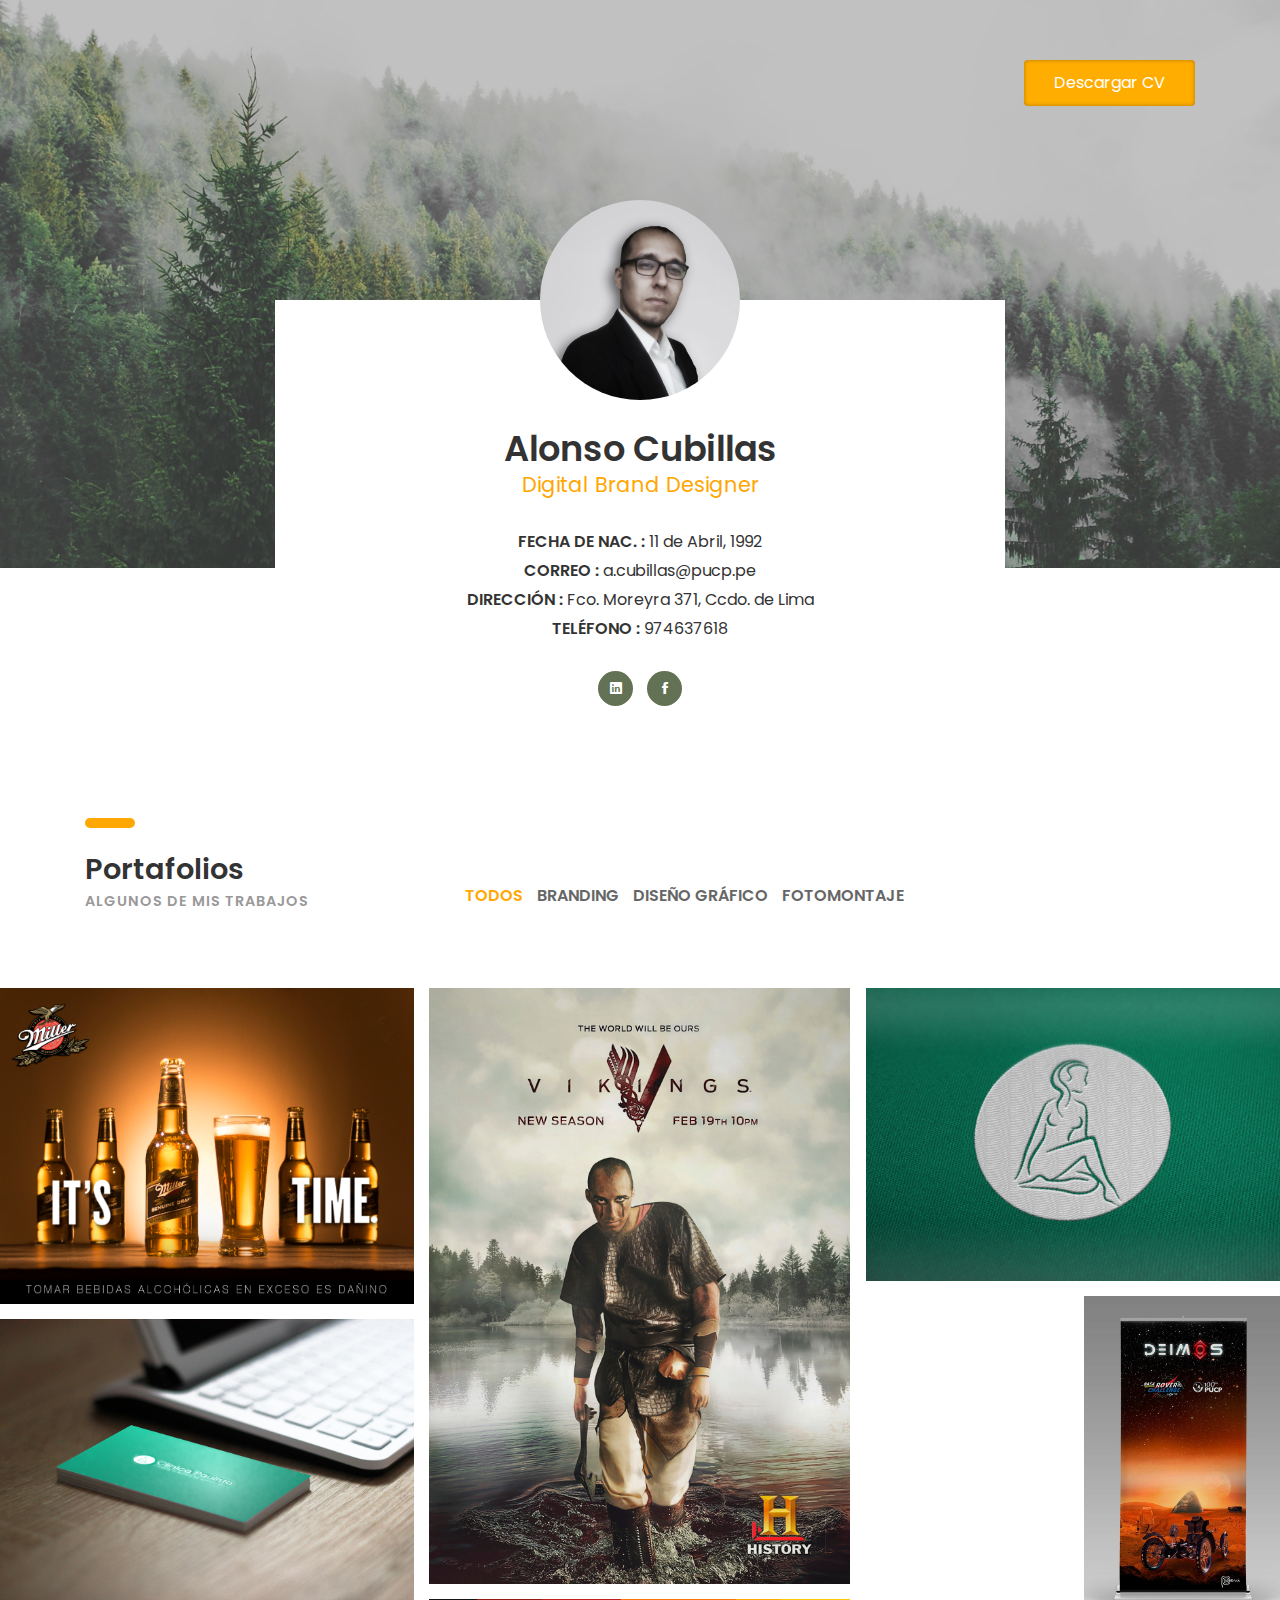
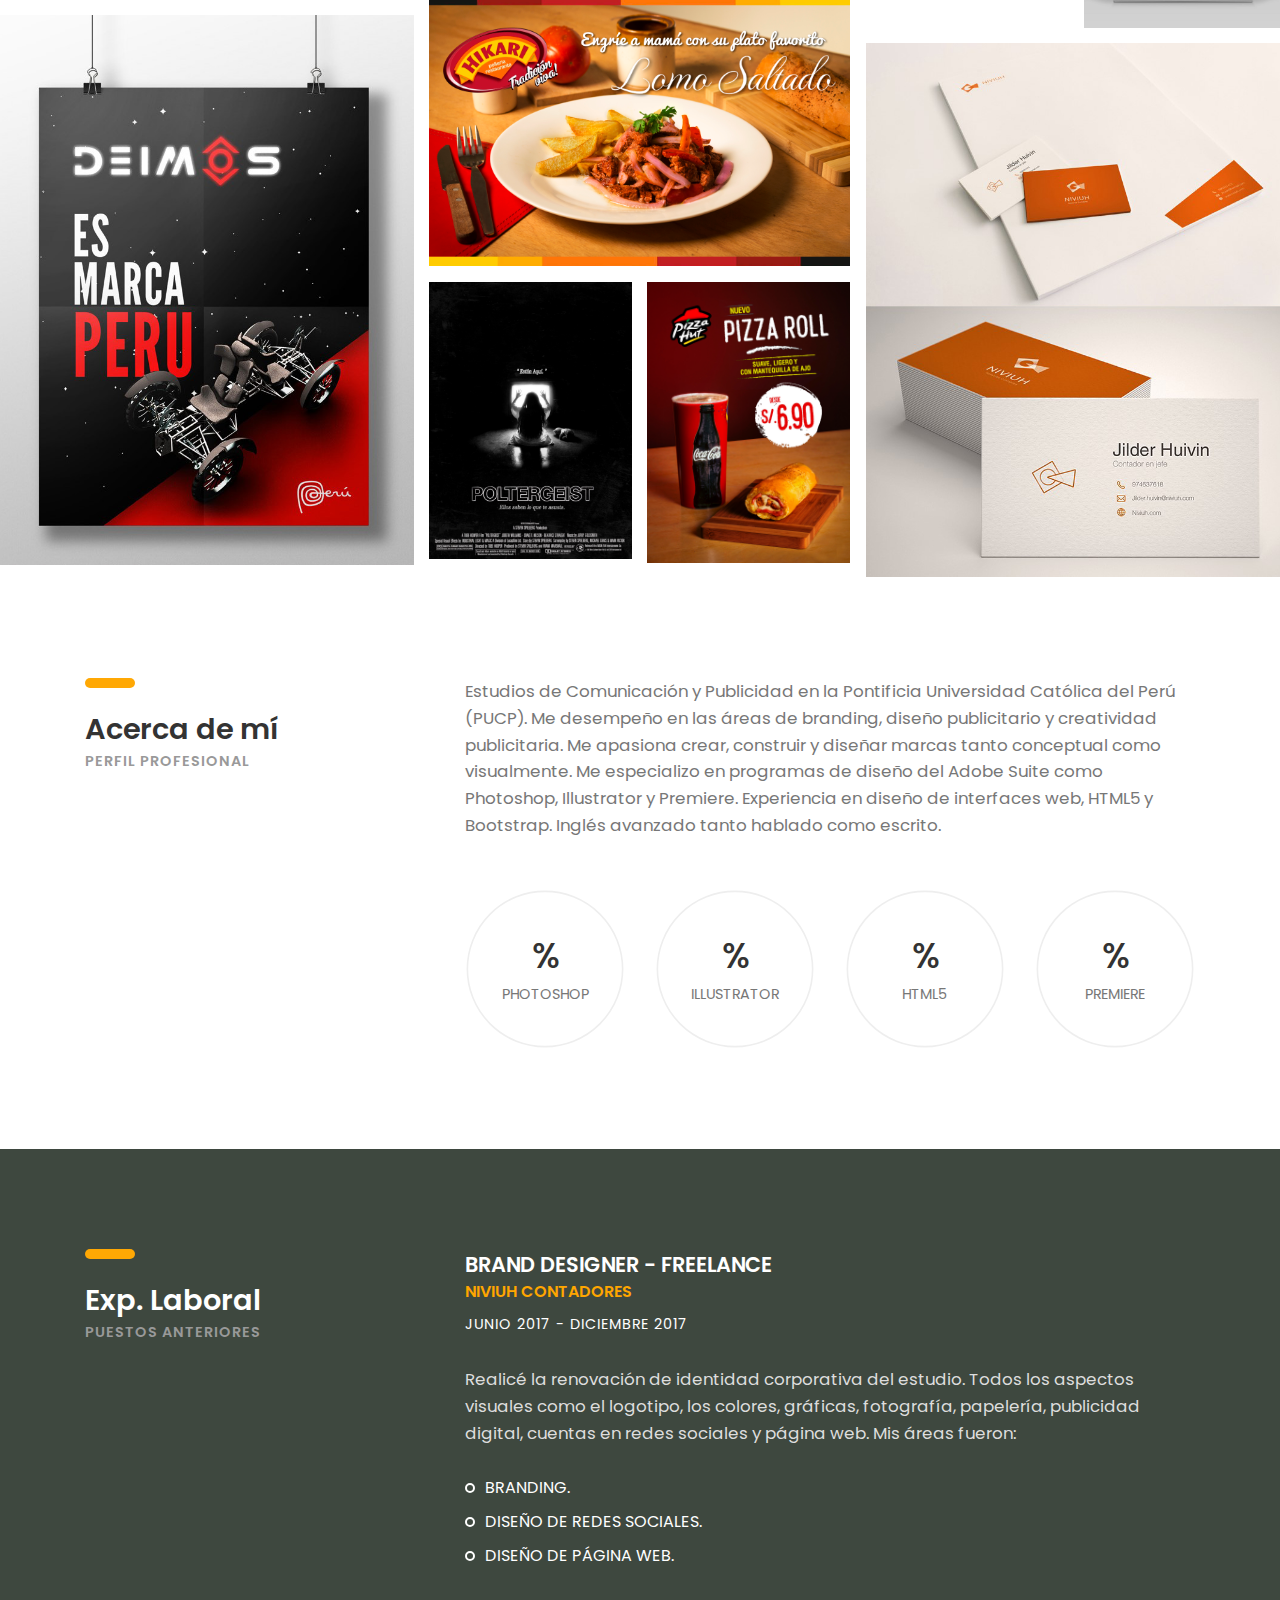
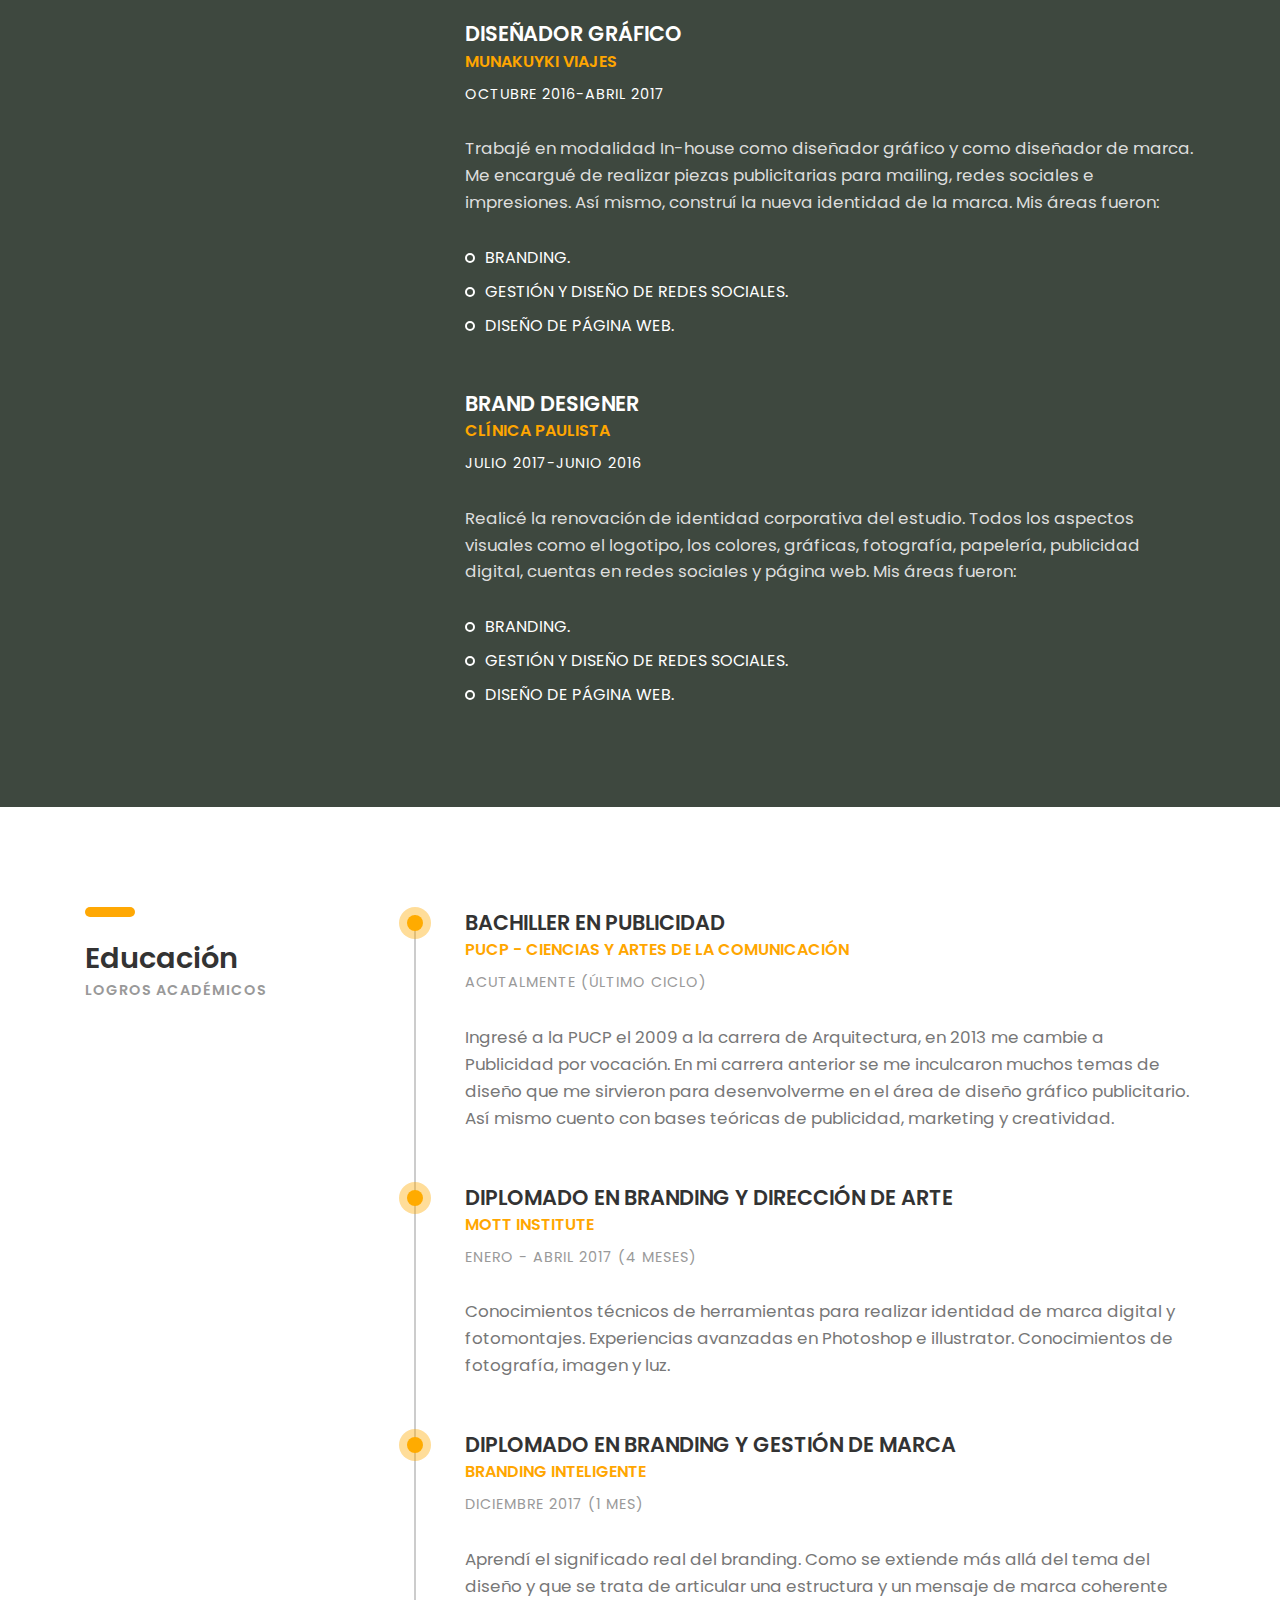
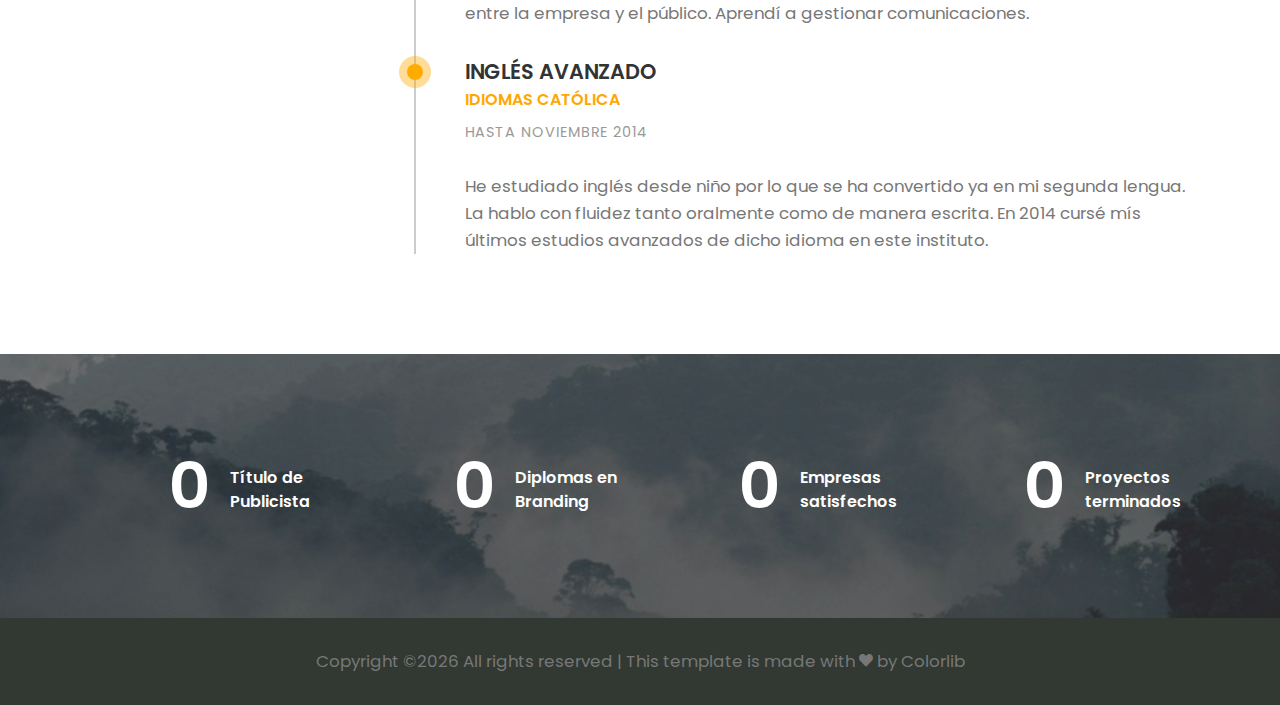
==== index.html @ d3bdc762 "Add files via upload" ====
<!DOCTYPE HTML>
<html lang="en">
<head>
	<title>CV - Alonso Cubillas</title>
	<meta http-equiv="X-UA-Compatible" content="IE=edge">
    <meta name="viewport" content="width=device-width, initial-scale=1">
	<meta charset="UTF-8">
	
	
	<!-- Font -->
	
	<link href="https://fonts.googleapis.com/css?family=Poppins:400,500,600,700%7CAllura" rel="stylesheet">
	
	<!-- Stylesheets -->
	
	<link href="common-css/bootstrap.css" rel="stylesheet">
	
	<link href="common-css/ionicons.css" rel="stylesheet">
	
	<link href="common-css/fluidbox.min.css" rel="stylesheet">
	
	<link href="01-cv-portfolio/css/styles.css" rel="stylesheet">
	
	<link href="01-cv-portfolio/css/responsive.css" rel="stylesheet">
	
</head>
<body>
	
	<header>
		<div class="container">
			
			<a class="downlad-btn" href="#">Descargar CV</a>
		</div><!-- container -->
	</header>
	
	<section class="intro-section">
		<div class="container">
			<div class="row">
				<div class="col-md-1 col-lg-2"></div>
				<div class="col-md-10 col-lg-8">
					<div class="intro">
						<div class="profile-img"><img src="images/profile-1-250x250.jpg" alt=""></div>
						<h2><b>Alonso Cubillas</b></h2>
						<h4 class="font-yellow">Digital Brand Designer</h4>
						<ul class="information margin-tb-30">
							<li><b>FECHA DE NAC. : </b>11 de Abril, 1992</li>
							<li><b>CORREO : </b>a.cubillas@pucp.pe</li>
							<li><b>DIRECCIÓN : </b>Fco. Moreyra 371, Ccdo. de Lima</li>
							<li><b>TELÉFONO : </b>974637618</li>
							
						</ul>
						<ul class="social-icons">
							<li><a href="https://www.linkedin.com/in/alonso-cubillas-6467b7159/"><i class="ion-social-linkedin"></i></a></li>
							<li><a href="https://www.facebook.com/alonso.cubillas"><i class="ion-social-facebook"></i></a></li>
							
						</ul>
					</div><!-- intro -->
				</div><!-- col-sm-8 -->
			</div><!-- row -->
		</div><!-- container -->
	</section><!-- intro-section -->
	
	<section class="portfolio-section section">
		<div class="container">
			<div class="row">
				<div class="col-sm-4">
					<div class="heading">
						<h3><b>Portafolios</b></h3>
						<h6 class="font-lite-black"><b>ALGUNOS DE MIS TRABAJOS</b></h6>
					</div>
				</div><!-- col-sm-4 -->
				<div class="col-sm-8">
					<div class="portfolioFilter clearfix margin-b-80">
						<a href="#" data-filter="*" class="current"><b>TODOS</b></a>
						<a href="#" data-filter=".branding"><b>BRANDING</b></a>
						<a href="#" data-filter=".diseño"><b>DISEÑO GRÁFICO</b></a>
						<a href="#" data-filter=".fotom"><b>FOTOMONTAJE</b></a>
					</div><!-- portfolioFilter -->
				</div><!-- col-sm-8 -->
			</div><!-- row -->
		</div><!-- container -->
		
		<div class="portfolioContainer">
			
			<div class="p-item fotom">
				<a href="images/portfolio-1-600x400.jpg" data-fluidbox>
					<img src="images/portfolio-1-600x400.jpg" alt=""></a>
			</div><!-- p-item -->
			
			<div class="p-item diseño fotom">
				<a href="images/portfolio-7-600x800.jpg" data-fluidbox>
					<img src="images/portfolio-7-600x800.jpg" alt=""></a>
			</div><!-- p-item -->
			
			<div class="p-item branding">
				<a href="images/portfolio-2-600x400.jpg" data-fluidbox>
					<img src="images/portfolio-2-600x400.jpg" alt=""></a>
			</div><!-- p-item -->
			
			<div class="p-item p-item-2 fotom diseño">
				<a class="img" href="images/portfolio-8-300x400.jpg" data-fluidbox>
					<img src="images/portfolio-8-300x400.jpg" alt=""></a>
				<a class="img" href="images/portfolio-9-300x400.jpg" data-fluidbox>
					<img src="images/portfolio-9-300x400.jpg" alt=""></a>
			</div><!-- p-item -->
			
			<div class="p-item branding">
				<a href="images/portfolio-3-600x400.jpg" data-fluidbox>
					<img src="images/portfolio-3-600x400.jpg" alt=""></a>
			</div><!-- p-item -->
			
			<div class="p-item fotom">
				<a href="images/portfolio-4-600x400.jpg" data-fluidbox>
					<img src="images/portfolio-4-600x400.jpg" alt=""></a>
			</div><!-- p-item -->
			
			<div class="p-item  diseño branding">
				<a href="images/portfolio-5-600x800.jpg" data-fluidbox>
					<img src="images/portfolio-5-600x800.jpg" alt=""></a>
			</div><!-- p-item -->
				
			<div class="p-item branding">
				<a href="images/portfolio-6-600x800.jpg" data-fluidbox>
					<img src="images/portfolio-6-600x800.jpg" alt=""></a>
			</div><!-- p-item -->

			<div class="p-item p-item-2 FOTOMONTAJE diseño">
				<a class="img" href="images/portfolio-10-300x400.jpg" data-fluidbox>
					<img src="images/portfolio-10-300x400.jpg" alt=""></a>
				<a class="img" href="images/portfolio-11-300x400.jpg" data-fluidbox>
					<img src="images/portfolio-11-300x400.jpg" alt=""></a>
			</div><!-- p-item -->
		
		</div><!-- portfolioContainer -->
		
	</section><!-- portfolio-section -->
	
	
	<section class="about-section section">
		<div class="container">
			<div class="row">
				<div class="col-sm-4">
					<div class="heading">
						<h3><b>Acerca de mí</b></h3>
						<h6 class="font-lite-black"><b>PERFIL PROFESIONAL</b></h6>
					</div>
				</div><!-- col-sm-4 -->
				<div class="col-sm-8">
					<p class="margin-b-50">Estudios de Comunicación y Publicidad en la Pontificia Universidad Católica del Perú (PUCP). Me desempeño en las áreas de branding, diseño publicitario y creatividad publicitaria. Me apasiona crear, construir y diseñar marcas tanto conceptual como visualmente. Me especializo en programas de diseño del Adobe Suite como Photoshop, Illustrator y Premiere. Experiencia en diseño de interfaces web, HTML5 y Bootstrap. Inglés avanzado tanto hablado como escrito.</p>
					
					<div class="row">
						<div class="col-sm-6 col-md-6 col-lg-3">
							<div class="radial-prog-area margin-b-30">
								<div class="radial-progress" data-prog-percent=".97">
									<div></div>
									<h6 class="progress-title">PHOTOSHOP</h6>
								</div>
							</div><!-- radial-prog-area-->
						</div><!-- col-sm-6-->
					
						<div class="col-sm-6 col-md-6 col-lg-3">
							<div class="radial-prog-area margin-b-30">
								<div class="radial-progress" data-prog-percent=".78">
									<div></div>
									<h6 class="progress-title">ILLUSTRATOR</h6>
								</div>
							</div><!-- radial-prog-area-->
						</div><!-- col-sm-6-->
						
						<div class="col-sm-6 col-md-6 col-lg-3">
							<div class="radial-prog-area margin-b-30">
								<div class="radial-progress" data-prog-percent=".45">
									<div></div>
									<h6 class="progress-title">HTML5</h6>
								</div>
							</div><!-- radial-prog-area-->
						</div><!-- col-sm-6-->
						
						<div class="col-sm-6 col-md-6 col-lg-3">
							<div class="radial-prog-area margin-b-50">
								<div class="radial-progress" data-prog-percent=".75">
									<div></div>
									<h6 class="progress-title">PREMIERE</h6>
								</div>
							</div><!-- radial-prog-area-->
						</div><!-- col-sm-6-->
					
					</div><!-- row -->
				</div><!-- col-sm-8 -->
			</div><!-- row -->
		</div><!-- container -->
	</section><!-- about-section -->
	
	<section class="experience-section section">
		<div class="container">
			<div class="row">
				<div class="col-sm-4">
					<div class="heading">
						<h3><b>Exp. Laboral</b></h3>
						<h6 class="font-lite-black"><b>PUESTOS ANTERIORES</b></h6>
					</div>
				</div><!-- col-sm-4 -->
				<div class="col-sm-8">
				
					<div class="experience margin-b-50">
						<h4><b>BRAND DESIGNER - FREELANCE</b></h4>
						<h5 class="font-yellow"><b>NIVIUH CONTADORES</b></h5>
						<h6 class="margin-t-10">JUNIO 2017 - DICIEMBRE 2017</h6>
						<p class="font-semi-white margin-tb-30">Realicé la renovación de identidad corporativa del estudio. Todos los aspectos visuales como el logotipo, los colores, gráficas, fotografía, papelería, publicidad digital, cuentas en redes sociales y página web. Mis áreas fueron: </p>
						<ul class="list margin-b-30">
							<li>BRANDING.</li>
							<li>DISEÑO DE REDES SOCIALES.</li>
							<li>DISEÑO DE PÁGINA WEB.</li>
						</ul>
					</div><!-- experience -->
					
					<div class="experience margin-b-50">
						<h4><b>DISEÑADOR GRÁFICO</b></h4>
						<h5 class="font-yellow"><b>MUNAKUYKI VIAJES</b></h5>
						<h6 class="margin-t-10">OCTUBRE 2016-ABRIL 2017</h6>
						<p class="font-semi-white margin-tb-30">Trabajé en modalidad In-house como diseñador gráfico y como diseñador de marca. Me encargué de realizar piezas publicitarias para mailing, redes sociales e impresiones. Así mismo, construí la nueva identidad de la marca. Mis áreas fueron:</p>
						<ul class="list margin-b-30">
							<li>BRANDING.</li>
							<li>GESTIÓN Y DISEÑO DE REDES SOCIALES.</li>
							<li>DISEÑO DE PÁGINA WEB.</li>
						</ul>
					</div><!-- experience -->

					<div class="experience margin-b-50">
						<h4><b>BRAND DESIGNER</b></h4>
						<h5 class="font-yellow"><b>CLÍNICA PAULISTA</b></h5>
						<h6 class="margin-t-10">JULIO 2017-JUNIO 2016</h6>
						<p class="font-semi-white margin-tb-30">Realicé la renovación de identidad corporativa del estudio. Todos los aspectos visuales como el logotipo, los colores, gráficas, fotografía, papelería, publicidad digital, cuentas en redes sociales y página web. Mis áreas fueron:</p>
						<ul class="list margin-b-30">
							<li>BRANDING.</li>
							<li>GESTIÓN Y DISEÑO DE REDES SOCIALES.</li>
							<li>DISEÑO DE PÁGINA WEB.</li>
						</ul>
					</div><!-- experience -->
					
				</div><!-- col-sm-8 -->
			</div><!-- row -->
		</div><!-- container -->
		
	</section><!-- experience-section -->
	
	<section class="education-section section">
		<div class="container">
			<div class="row">
				<div class="col-sm-4">
					<div class="heading">
						<h3><b>Educación</b></h3>
						<h6 class="font-lite-black"><b>LOGROS ACADÉMICOS</b></h6>
					</div>
				</div><!-- col-sm-4 -->
				<div class="col-sm-8">
					<div class="education-wrapper">
						<div class="education margin-b-50">
							<h4><b>BACHILLER EN PUBLICIDAD</b></h4>
							<h5 class="font-yellow"><b>PUCP - CIENCIAS Y ARTES DE LA COMUNICACIÓN</b></h5>
							<h6 class="font-lite-black margin-t-10">ACUTALMENTE (ÚLTIMO CICLO)</h6>
							<p class="margin-tb-30">Ingresé a la PUCP el 2009 a la carrera de Arquitectura, en 2013 me cambie a Publicidad por vocación. En mi carrera anterior se me inculcaron muchos temas de diseño que me sirvieron para desenvolverme en el área de diseño gráfico publicitario. Así mismo cuento con bases teóricas de publicidad, marketing y creatividad. </p>
						</div><!-- education -->
						
						<div class="education margin-b-50">
							<h4><b>DIPLOMADO EN BRANDING Y DIRECCIÓN DE ARTE</b></h4>
							<h5 class="font-yellow"><b>MOTT INSTITUTE</b></h5>
							<h6 class="font-lite-black margin-t-10">ENERO - ABRIL 2017 (4 MESES)</h6>
							<p class="margin-tb-30">Conocimientos técnicos de herramientas para realizar identidad de marca digital y fotomontajes. Experiencias avanzadas en Photoshop e illustrator. Conocimientos de fotografía, imagen y luz. </p>
						</div><!-- education -->
						
						<div class="education margin-b-50">
							<h4><b>DIPLOMADO EN BRANDING Y GESTIÓN DE MARCA</b></h4>
							<h5 class="font-yellow"><b>BRANDING INTELIGENTE</b></h5>
							<h6 class="font-lite-black margin-t-10">DICIEMBRE 2017 (1 MES)</h6>
							<p class="margin-tb-30">Aprendí el significado real del branding. Como se extiende más allá del tema del diseño y que se trata de articular una estructura y un mensaje de marca coherente entre la empresa y el público. Aprendí a gestionar comunicaciones. </p>

						<div class="education margin-b-50">
							<h4><b>INGLÉS AVANZADO</b></h4>
							<h5 class="font-yellow"><b>IDIOMAS CATÓLICA</b></h5>
							<h6 class="font-lite-black margin-t-10">HASTA NOVIEMBRE 2014</h6>
							<p class="margin-tb-30">He estudiado inglés desde niño por lo que se ha convertido ya en mi segunda lengua. La hablo con fluidez tanto oralmente como de manera escrita. En 2014 cursé mís últimos estudios avanzados de dicho idioma en este instituto. </p>
						</div><!-- education -->
					</div><!-- education-wrapper -->
				</div><!-- col-sm-8 -->
			</div><!-- row -->
		</div><!-- container -->
		
	</section><!-- about-section -->
	
	<section class="counter-section" id="counter">
		<div class="container">
			<div class="row">
			
				<div class="col-sm-6 col-md-6 col-lg-3">
					<div class="counter margin-b-30">
						<h1 class="title"><b><span class="counter-value" data-duration="400" data-count="1">0</span></b></h1>
						<h5 class="desc"><b>Título de Publicista</b></h5>
					</div><!-- counter -->
				</div><!-- col-md-3-->
				
				<div class="col-sm-6 col-md-6 col-lg-3">
					<div class="counter margin-b-30">
						<h1 class="title"><b><span class="counter-value" data-duration="400" data-count="2">0</span></b></h1>
						<h5 class="desc"><b>Diplomas en Branding</b></h5>
					</div><!-- counter -->
				</div><!-- col-md-3-->
				
				<div class="col-sm-6 col-md-6 col-lg-3">
					<div class="counter margin-b-30">
						<h1 class="title"><b><span class="counter-value" data-duration="700" data-count="10">0</span></b></h1>
						<h5 class="desc"><b>Empresas satisfechos</b></h5>
					</div><!-- counter -->
				</div><!-- col-md-3-->
				
				<div class="col-sm-6 col-md-6 col-lg-3">
					<div class="counter margin-b-30">
						<h1 class="title"><b><span class="counter-value" data-duration="2000" data-count="45">0</span></b></h1>
						<h5 class="desc"><b>Proyectos terminados</b></h5>
					</div><!-- margin-b-30 -->
				</div><!-- col-md-3-->
				
			</div><!-- row-->
		</div><!-- container-->
    </section><!-- counter-section-->
	
	<footer>
		<p class="copyright">
			<!-- Link back to Colorlib can't be removed. Template is licensed under CC BY 3.0. -->
Copyright &copy;<script>document.write(new Date().getFullYear());</script> All rights reserved | This template is made with <i class="ion-heart" aria-hidden="true"></i> by <a href="https://colorlib.com" target="_blank">Colorlib</a>
<!-- Link back to Colorlib can't be removed. Template is licensed under CC BY 3.0. -->
		</p>


	</footer>
	
	
	<!-- SCIPTS -->
	
	<script src="common-js/jquery-3.2.1.min.js"></script>
	
	<script src="common-js/tether.min.js"></script>
	
	<script src="common-js/bootstrap.js"></script>
	
	<script src="common-js/isotope.pkgd.min.js"></script>
	
	<script src="common-js/jquery.waypoints.min.js"></script>
	
	<script src="common-js/progressbar.min.js"></script>
	
	<script src="common-js/jquery.fluidbox.min.js"></script>
	
	<script src="common-js/scripts.js"></script>
	
</body>
</html>
---- common-css/fluidbox.min.css ----
@-webkit-keyframes a{0%{-webkit-transform:translate(-50%,-50%) rotateX(0) rotateY(0);transform:translate(-50%,-50%) rotateX(0) rotateY(0)}50%{-webkit-transform:translate(-50%,-50%) rotateX(-180deg) rotateY(0);transform:translate(-50%,-50%) rotateX(-180deg) rotateY(0)}to{-webkit-transform:translate(-50%,-50%) rotateX(-180deg) rotateY(-180deg);transform:translate(-50%,-50%) rotateX(-180deg) rotateY(-180deg)}}@keyframes a{0%{-webkit-transform:translate(-50%,-50%) rotateX(0) rotateY(0);transform:translate(-50%,-50%) rotateX(0) rotateY(0)}50%{-webkit-transform:translate(-50%,-50%) rotateX(-180deg) rotateY(0);transform:translate(-50%,-50%) rotateX(-180deg) rotateY(0)}to{-webkit-transform:translate(-50%,-50%) rotateX(-180deg) rotateY(-180deg);transform:translate(-50%,-50%) rotateX(-180deg) rotateY(-180deg)}}.fluidbox{outline:none}.fluidbox__overlay{background-color:hsla(0,0%,100%,.85);cursor:pointer;cursor:zoom-out;opacity:0;pointer-events:none;position:fixed;top:-100%;left:0;bottom:-100%;right:0;-webkit-transition:all .5s ease-in-out;transition:all .5s ease-in-out}.fluidbox--opened .fluidbox__overlay{pointer-events:auto}.fluidbox__wrap{background-position:center center;background-size:cover;margin:0 auto;position:relative;-webkit-transition:all .5s ease-in-out;transition:all .5s ease-in-out}.fluidbox--closed .fluidbox__thumb,.fluidbox__thumb{-webkit-transition:opacity 0s ease-in-out 0s;transition:opacity 0s ease-in-out 0s}.fluidbox__ghost{background-size:100% 100%;background-position:center center;background-repeat:no-repeat;position:absolute;-webkit-transition:opacity 0s 0s,-webkit-transform .5s 0s;transition:opacity 0s 0s,-webkit-transform .5s 0s;transition:opacity 0s 0s,transform .5s 0s;transition:opacity 0s 0s,transform .5s 0s,-webkit-transform .5s 0s}.fluidbox--opened .fluidbox__ghost{cursor:pointer;cursor:zoom-out}.fluidbox--closed .fluidbox__ghost{-webkit-transition:opacity 0s .5s,-webkit-transform .5s 0s;transition:opacity 0s .5s,-webkit-transform .5s 0s;transition:opacity 0s .5s,transform .5s 0s;transition:opacity 0s .5s,transform .5s 0s,-webkit-transform .5s 0s}.fluidbox__loader{opacity:0;-webkit-perspective:200px;perspective:200px;pointer-events:none;position:absolute;top:0;left:0;bottom:0;right:0}.fluidbox__loader:before{background-color:hsla(0,0%,100%,.85);content:'';-webkit-transform-style:preserve-3d;transform-style:preserve-3d;position:absolute;top:50%;left:50%;width:20%;padding-bottom:20%;-webkit-transform:translate(-50%,-50%);transform:translate(-50%,-50%);-webkit-transition-property:-webkit-transform;transition-property:-webkit-transform;transition-property:transform;transition-property:transform,-webkit-transform;-webkit-transition-duration:.5s;transition-duration:.5s;-webkit-transition-delay:0s;transition-delay:0s}.fluidbox--loading .fluidbox__loader{opacity:1;-webkit-transition:opacity .5s ease-in-out .5s;transition:opacity .5s ease-in-out .5s}.fluidbox--loading .fluidbox__loader:before{-webkit-animation:a 1s 0s infinite ease-in-out forwards;animation:a 1s 0s infinite ease-in-out forwards}
/*# sourceMappingURL=fluidbox.min.css.map */
---- 01-cv-portfolio/css/styles.css ----
/*
====================================================

* 	[Master Stylesheet]
	
	Theme Name :  
	Version    :  
	Author     :  
	Author URI :  

====================================================

	TOC
	
	1. PRIMARY STYLES
	2. COMMONS FOR PAGE DESIGN
	3. HEADER
	4. INTRO SECTION
	5. PORFOLIO SECTION
	6. ABOUT SECTION
	7. EXPERIENCE SECTION
	8. EDUCATION SECTION
	9. COUNTER SECTION
	10. FOOTER

====================================================


/* ---------------------------------
1. PRIMARY STYLES
--------------------------------- */

html{ font-size: 100%; height: 100%; overflow-x: hidden; margin: 0px;  padding: 0px; touch-action: manipulation; }


body{ font-size: 16px; font-family: 'Poppins', serif; width: 100%; height: 100%; margin: 0; font-weight: 400;
	-webkit-font-smoothing: antialiased; -moz-osx-font-smoothing: grayscale; word-wrap: break-word; 
	color: #333; }

h1, h2, h3, h4, h5, h6, p, a, ul, span, li, img, inpot, button{ margin: 0; padding: 0; }

h1,h2,h3,h4,h5,h6{ line-height: 1.5; font-weight: inherit; }

h1,h2,h3{ font-family: 'Poppins', cursive; }

p{ line-height: 1.6; font-size: 1.05em; font-weight: 400; color: #777; }

h1{ font-size: 4em; line-height: 1; }
h2{ font-size: 2.2em; line-height: 1.1; }
h3{ font-size: 1.8em; }
h4{ font-size: 1.3em; }
h5{ font-size: 1em; }
h6{ font-size: .9em; letter-spacing: 1px; }

a, button{ display: inline-block; text-decoration: none; color: inherit; line-height: 1; 
	-webkit-transition: all .25s ease-in-out; transition: all .25s ease-in-out; }

a:focus, a:active, a:hover,
button:focus, button:active, button:hover,
a b.light-color:hover{ text-decoration: none; color: #FFA804; }

b{ font-weight: 600; }

img{ width: 100%; }

li{ list-style: none; display: inline-block; }

span{ display: inline-block; }

button{ outline: 0; border: 0; background: none; cursor: pointer; }

.icon{ font-size: 1.1em; display: inline-block; line-height: inherit; }

[class^="icon-"]:before, [class*=" icon-"]:before{ line-height: inherit; }

b.max-bold{ font-weight: 700; }



/* ---------------------------------
2. COMMONS FOR PAGE DESIGN
--------------------------------- */

.section{ padding: 100px 0 50px; }

.section .heading{ margin-bottom: 60px; }

.section .heading:before{ content:''; height: 10px; width: 50px; border-radius: 5px;
	margin-bottom: 20px; display: block; background: #FFA804; }
	
.margin-t-10{ margin-top: 10px; }

.margin-b-30{ margin-bottom: 30px; }
.margin-b-50{ margin-bottom: 50px; }

.margin-tb-30{ margin-top: 30px; margin-bottom: 30px; }

.font-yellow{ color: #FFA600; }

.font-semi-white{ color: #ddd; }

.font-lite-black{ color: #999; }


/* ---------------------------------
3. HEADER
--------------------------------- */

header{ position: absolute; top: 30px; left: 0; right: 0; z-index: 100; }

header .heading-wrapper{ border-radius: 5px; padding: 30px 40px 20px; background: #FFAD01; color: #fff; }

header .info{ margin-bottom: 10px; }

header .info .icon{ float: left; font-size: 30px; }

header .info .right-area{ margin-left: 45px; }

header .downlad-btn{ padding: 15px 30px; border-radius: 4px; float: right; margin-top: 30px;
	box-shadow: inset 0 0px 4px rgba(0,0,0,.3); background: #FFAD01; color: #fff; 
	-webkit-transition: all .2s ease; transition: all .2s ease; }

header .downlad-btn:hover{ -webkit-transform: translateY(-4px); transform: translateY(-4px); }


/* ---------------------------------
4. INTRO SECTION
--------------------------------- */

.intro-section{ padding-top: 200px; position: relative; background-size: cover; 
	z-index: 1;background-image: url(../../images/slider-1-1920x1080.jpg); }

.intro-section:before{ content:''; z-index: -1; position: absolute; top: 0; bottom: 0; left: 0; 
	right: 0; background: rgba(50,50,50, .3); }
	
.intro-section:after{ content: ''; position: absolute; bottom: 0; left: 0; right: 0;
	height: 150px; z-index: -1; background: #fff; }

.intro{ padding: 0 20px; margin-top: 100px; text-align: center; background: #fff; }

.intro .profile-img{ height: 200px; width: 200px; border-radius: 100px; margin: 0 auto; 
	overflow: hidden; position: relative; top: -100px; margin-bottom: -70px;  }

.intro .information > li{ display: block; margin: 5px 0; }

.intro .social-icons > li > a{ height: 35px; line-height: 35px; width: 35px; border-radius: 20px; 
	overflow: hidden; z-index: 1; position: relative; margin: 0 5px 5px; background: #637254; color: #fff; }

.intro .social-icons > li > a:after{ content: ''; position: absolute; bottom: 0; left: 0; right: 0;
	top: 0; z-index: -1; border-radius: 20px; background: #FFA804; 
	-webkit-transition: all .2s ease; transition: all .2s ease;
	-webkit-transform: scale(0); transform: scale(0); }

.intro .social-icons > li > a:hover:after{ -webkit-transform: scale(1); transform: scale(1); }


/* ---------------------------------
5. PORFOLIO SECTION
--------------------------------- */

.portfolio-section{ padding-bottom: 0; }

.portfolio-section .portfolioFilter{ margin-top: 60px; color: #666; }

.portfolio-section .portfolioFilter a{ margin: 10px 10px 0 0; }

.portfolio-section .portfolioFilter a.current{  color: #FFA804; }

.portfolio-section .portfolioContainer{ margin-left: -15px; margin-right: -15px; }

.portfolio-section .p-item{ width: 33.333%; padding: 0 7.5px 0px; margin-top: 15px; }

.portfolio-section .p-item a{ display: inline; }

.portfolio-section .p-item.p-item-2 .img:first-child{ float: left; width: 50%; padding-right: 7.5px; }

.portfolio-section .p-item.p-item-2 .img:last-child{ float: right; width: 50%; padding-left: 7.5px; }


/* ---------------------------------
6. ABOUT SECTION
--------------------------------- */

.radial-progress{ position: relative; max-width: 200px; margin: 0 auto; }

.radial-progress .progressbar-text{ font-size: 2.2em; font-weight: 500; 
	padding-bottom: 25px!important; color: #333!important; }

.radial-progress .progressbar-text:after{ content:'%'; }

.radial-progress .progress-title{ position: absolute; top: 50%; left: 50%; width: 100%;
	letter-spacing: 0; text-align: center; transform: translate(-50%, 15px); color: #777; }

	

/* ---------------------------------
7. EXPERIENCE SECTION
--------------------------------- */

.experience-section{ background: #3e483f; color: #fff; }

.experience .list > li{ display: block; position: relative; margin-bottom: 10px; padding-left: 20px; }

.experience .list > li:before{ content: ''; position: absolute; top: 50%; left: 0; height: 10px; 
	width: 10px; margin-top: -5px; display: block; border-radius: 10px; border: 2px solid #fff; }

	
/* ---------------------------------
8. EDUCATION SECTION
--------------------------------- */

.education-wrapper{ position: relative; }

.education-wrapper:after{ content:''; position: absolute; top: 8px; bottom: 0; left: -51px;
	width: 2px; background: #ccc; }

.education-wrapper .education{ position: relative; }

.education-wrapper .education:after{ content:''; position: absolute; top: 8px; left: -58px; width: 16px; 
	height: 16px; border-radius: 10px; z-index: 1;
	box-shadow: 0 0 0 8px rgba(255,171,0, .4); background: #FFAB00; }
	
	
/* ---------------------------------
9. COUNTER SECTION
--------------------------------- */

.counter-section{ position: relative; padding: 100px 0 70px; background-size: cover; z-index: 1; 
	background-image: url(../../images/slider-2-1920x600.jpg); color: #fff; }

.counter-section:after{ content:''; z-index: -1; position: absolute; top: 0; bottom: 0; left: 0; 
	right: 0; background: rgba(0,0,0, .2); }

.counter{ position: relative; }
	
.counter .title{ text-align: right; margin-right: 130px; }

.counter .desc{ position: absolute; bottom: 4px; right: 0px; width: 110px; }


/* RADIAL PREOGRESS SECTION */


.radial-progress{ position: relative; max-width: 200px; margin: 0 auto; }

.radial-progress .progressbar-text{ font-size: 2.2em; font-weight: 500; 
	padding-bottom: 25px!important; color: #333!important; }

.radial-progress .progressbar-text:after{ content:'%'; }

.radial-progress .progress-title{ position: absolute; top: 50%; left: 50%; width: 100%;
	letter-spacing: 0; text-align: center; transform: translate(-50%, 15px); color: #777; }

	
	
/* ---------------------------------
10. FOOTER
--------------------------------- */

.copyright{ text-align: center; padding: 30px 0; background: #313932; }
---- 01-cv-portfolio/css/responsive.css ----
/* Screens Resolution : 992px
-------------------------------------------------------------------------- */
@media only screen and (max-width: 1200px) {
	/* ---------------------------------
	9. COUNTER SECTION
	--------------------------------- */

	.counter-section{ text-align: center; padding: 50px 0 20px; }

	.counter{ display: inline-block; }
	
	.counter .desc{ text-align: left; }
}

/* Screens Resolution : 992px
-------------------------------------------------------------------------- */
@media only screen and (max-width: 992px) {
	
	/* ---------------------------------
	4. INTRO SECTION
	--------------------------------- */

	.intro-section{ padding-top: 250px; }
	
}

/* Screens Resolution : 767px
-------------------------------------------------------------------------- */
@media only screen and (max-width: 767px) {
	
	/* ---------------------------------
	1. PRIMARY STYLES
	--------------------------------- */

	p{ line-height: 1.4; }

	h1{ font-size: 3em; }
	h2{ font-size: 2em; }
	h3{ font-size: 1.8em; }


	
	/* ---------------------------------
	2. COMMONS FOR PAGE DESIGN
	--------------------------------- */

	.section{ padding: 50px 0 0px; }

	.section .heading{ margin-bottom: 30px; }

	
	/* ---------------------------------
	4. INTRO SECTION
	--------------------------------- */

	.intro-section{ padding-top: 350px; }


	/* ---------------------------------
	5. PORFOLIO SECTION
	--------------------------------- */

	.portfolio-section{ padding-bottom: 0; }
	
	.portfolio-section .portfolioFilter{ margin: 0px 0 10px; }
	
	.portfolio-section .portfolioContainer{ margin-left: 0; margin-right: 0; }

	.portfolio-section .p-item{ width: 50%; padding: 0 15px 0px; }

	.portfolio-section .p-item{ max-width: 400px; }

	
	/* ---------------------------------
	8. EDUCATION SECTION
	--------------------------------- */
	
	.education-wrapper:after,
	.education-wrapper .education:after{ display: none; }

}

/* Screens Resolution : 575px
-------------------------------------------------------------------------- */
@media only screen and (max-width: 575px) {
	
	/* ---------------------------------
	1. PRIMARY STYLES
	--------------------------------- */

	body{ font-size: 14px;  }
	

	/* ---------------------------------
	5. PORFOLIO SECTION
	--------------------------------- */
	
	.portfolio-section .p-item{ width: 100%; }
	
}

/* Screens Resolution : 479px
-------------------------------------------------------------------------- */
@media only screen and (max-width: 479px) {


}

/* Screens Resolution : 359px
-------------------------------------------------------------------------- */
@media only screen and (max-width: 359px) {
	
	/* ---------------------------------
	3. HEADER
	--------------------------------- */

	header .heading-wrapper{  padding: 30px 20px 20px; }

	header .info .icon{ font-size: 25px; }

	header .info .right-area{ margin-left: 35px; }

}

/* Screens Resolution : 290px
-------------------------------------------------------------------------- */
@media only screen and (max-width: 290px) {

	
}

/* Screens Resolution : 290px
-------------------------------------------------------------------------- */
@media only screen and (max-width: 260px) {
	
	/* ---------------------------------
	3. HEADER
	--------------------------------- */

	header .heading-wrapper{  padding: 10px 15px 0px; }

	header .info .icon{ font-size: 15px; }

	header .info .right-area{ margin-left: 20px; }
	
	/* ---------------------------------
	4. INTRO SECTION
	--------------------------------- */

	.intro .profile-img{ width: 80%; height: auto; top: 0; margin-bottom: 10px; }
	
	.intro{ padding: 20px 10px 0; margin-right: -15px; margin-left: -15px; }
	
}
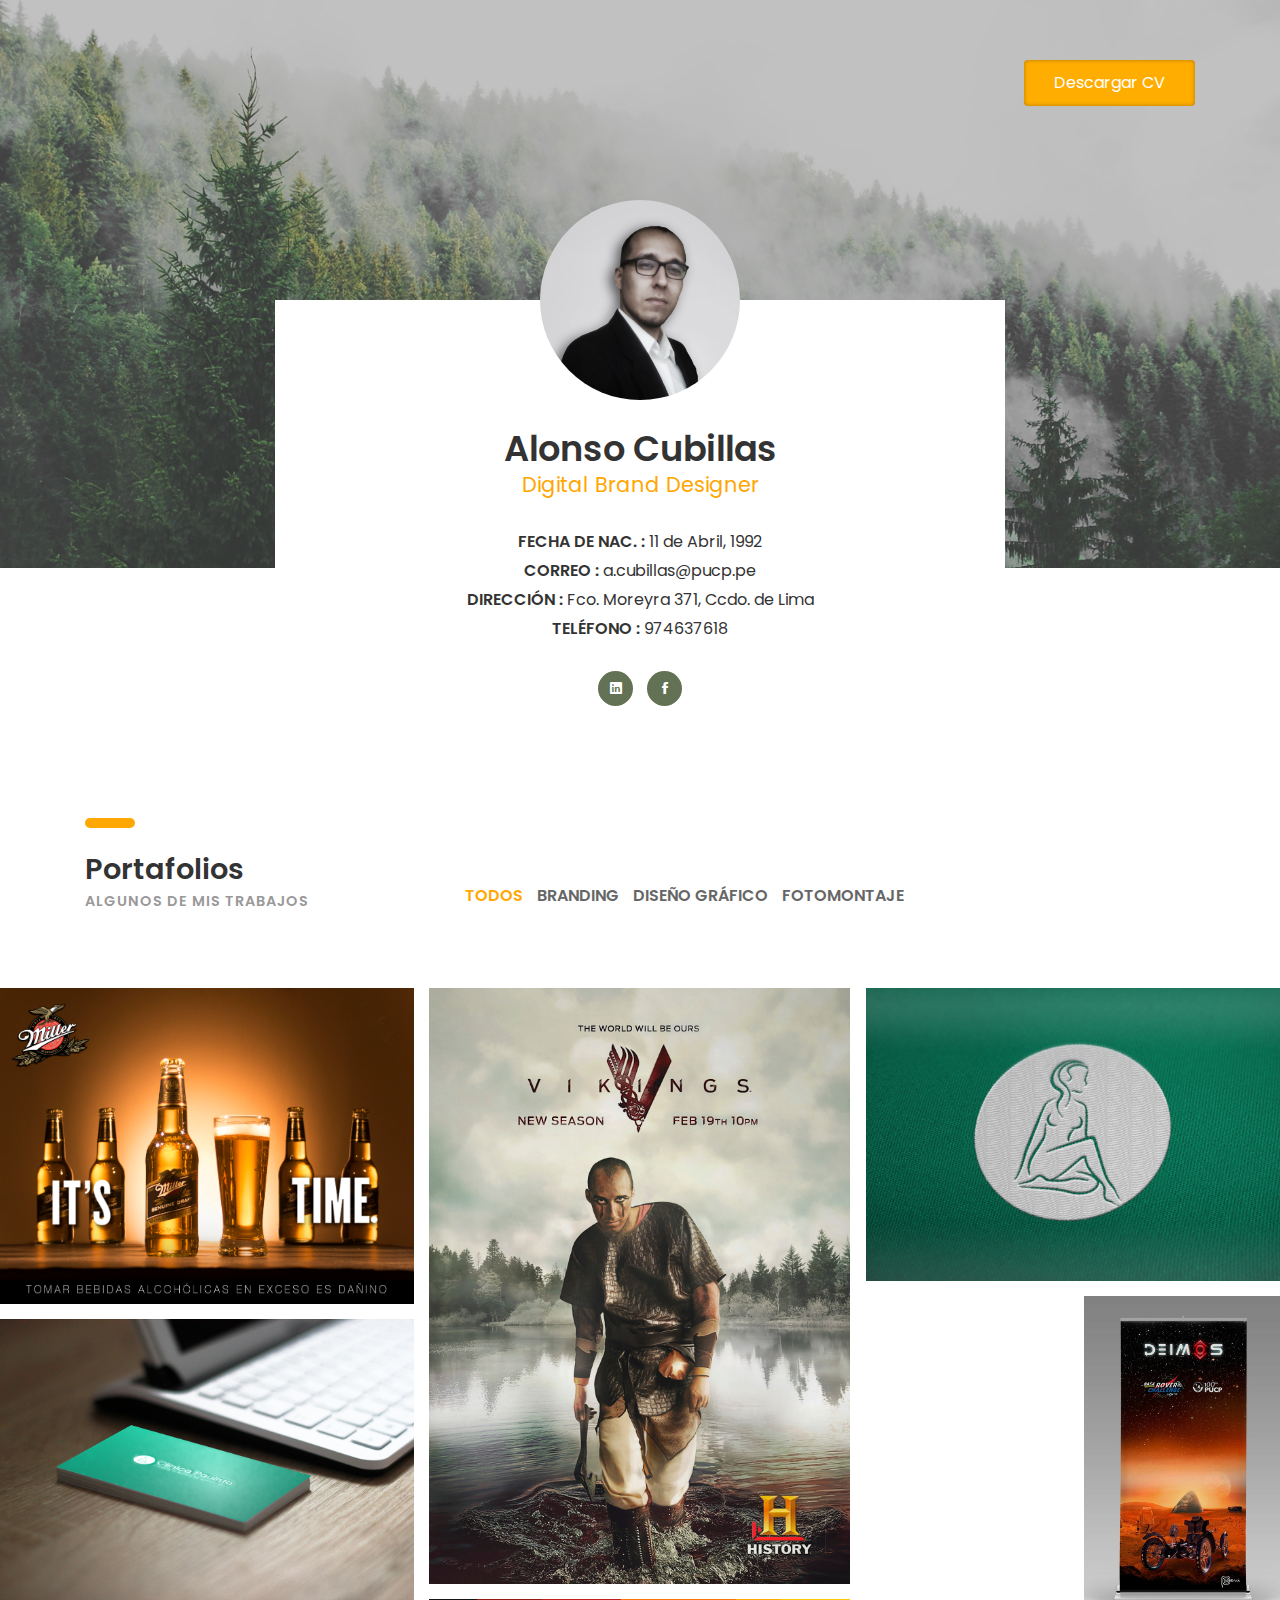
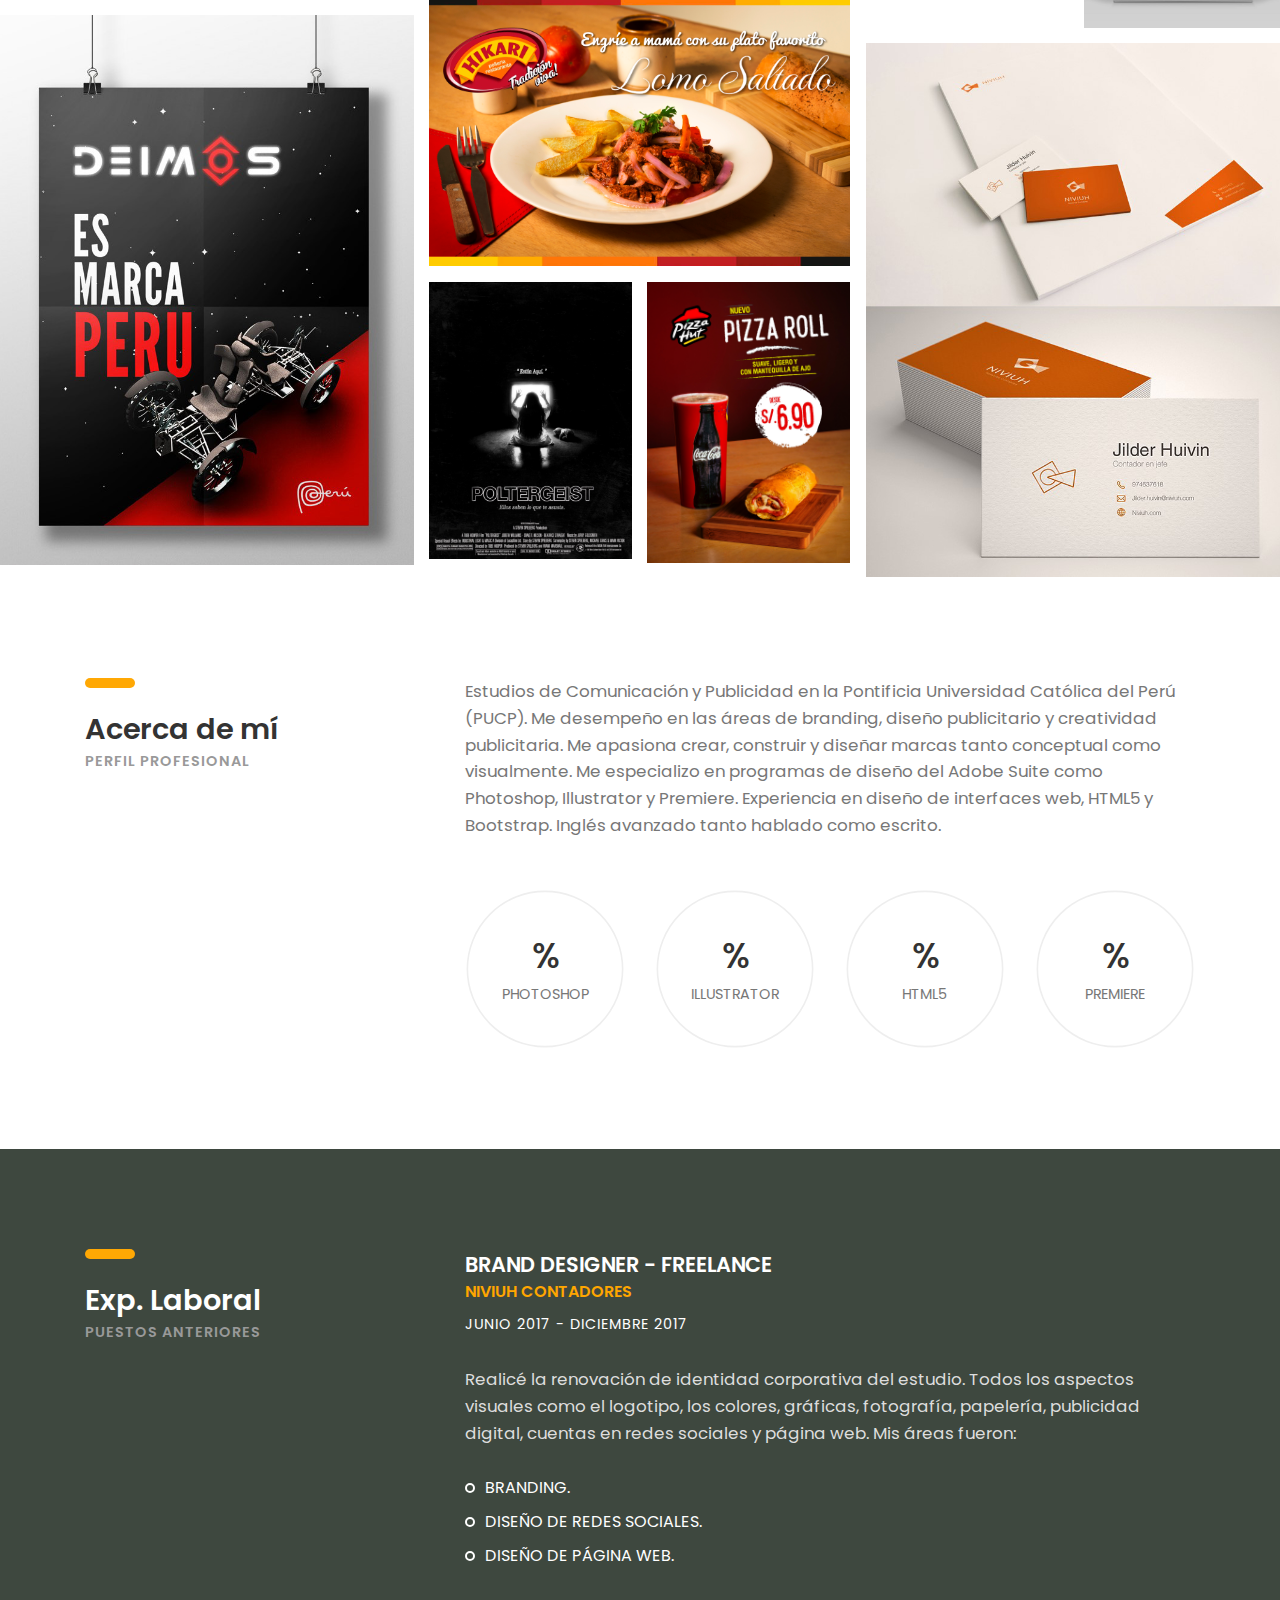
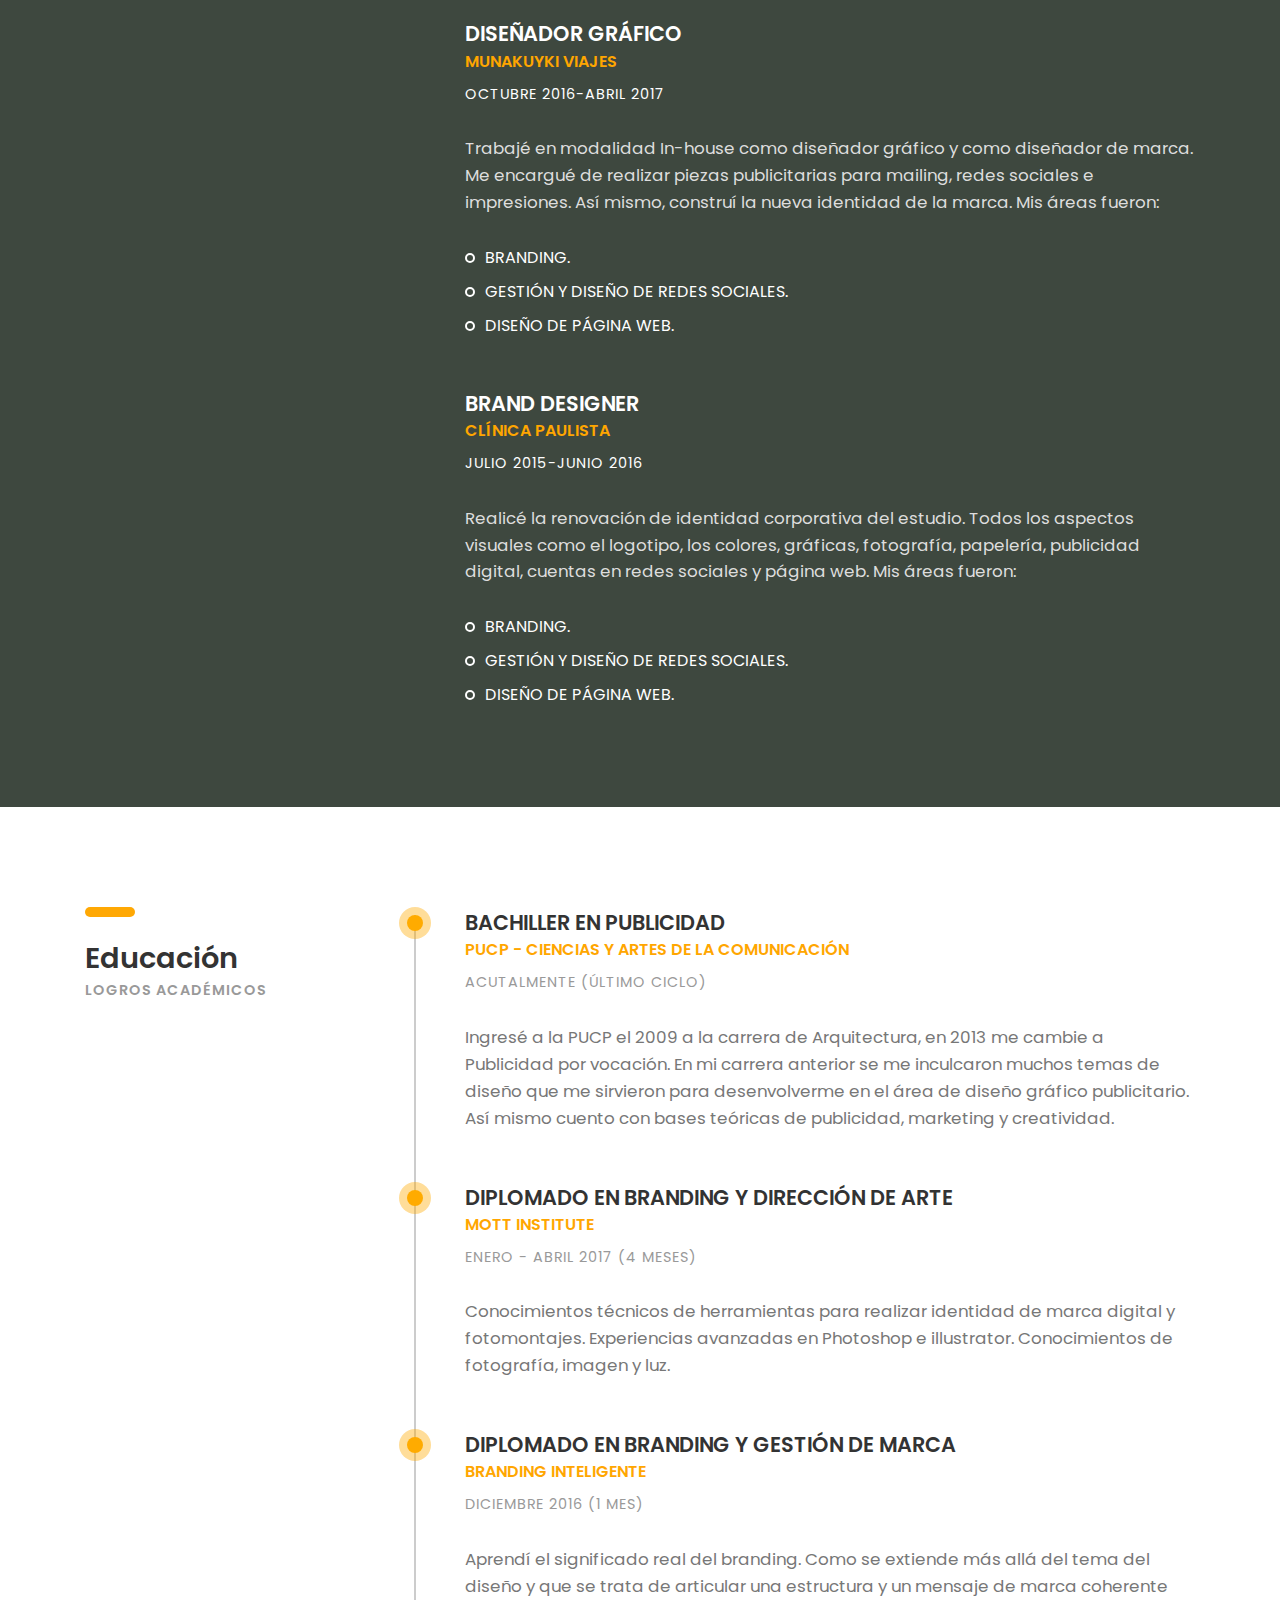
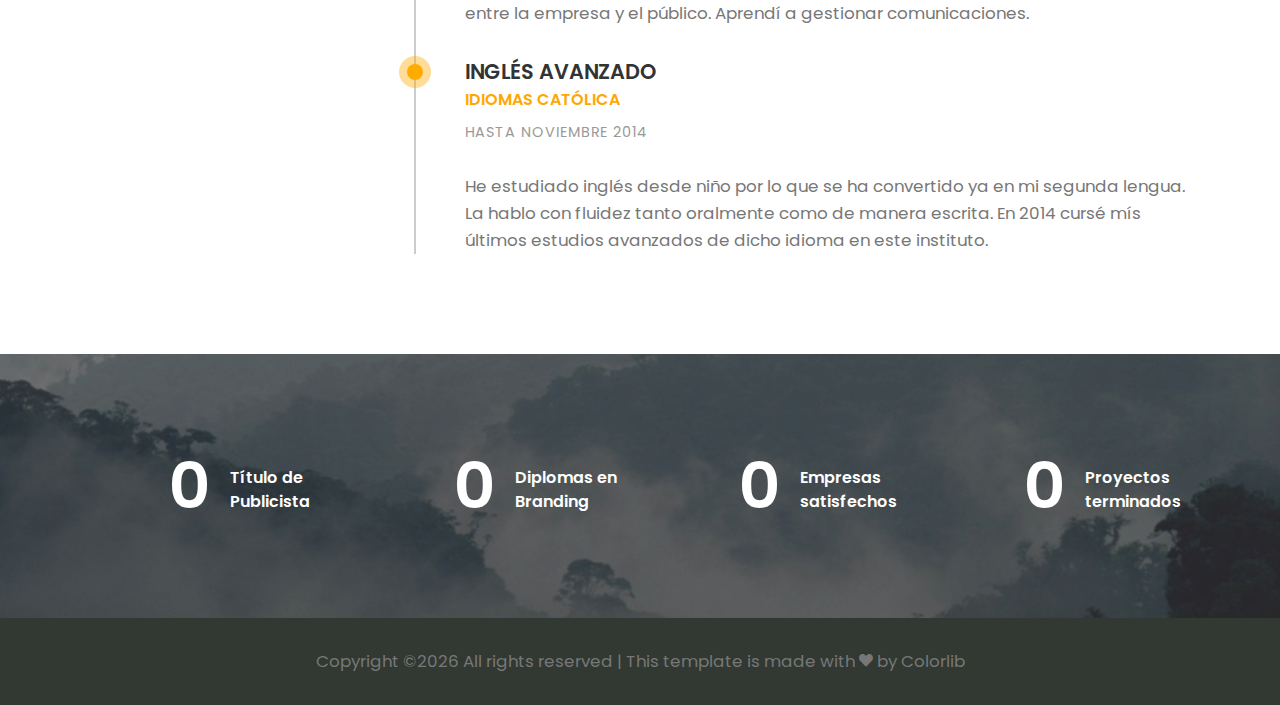
==== commit 6f494231: "Update index.html" ====
--- a/index.html
+++ b/index.html
@@ -29,7 +29,7 @@
 	<header>
 		<div class="container">
 			
-			<a class="downlad-btn" href="#">Descargar CV</a>
+			<a class="downlad-btn" href="images/CV Alonso Cubillas.pdf">Descargar CV</a>
 		</div><!-- container -->
 	</header>
 	
@@ -229,7 +229,7 @@
 					<div class="experience margin-b-50">
 						<h4><b>BRAND DESIGNER</b></h4>
 						<h5 class="font-yellow"><b>CLÍNICA PAULISTA</b></h5>
-						<h6 class="margin-t-10">JULIO 2017-JUNIO 2016</h6>
+						<h6 class="margin-t-10">JULIO 2015-JUNIO 2016</h6>
 						<p class="font-semi-white margin-tb-30">Realicé la renovación de identidad corporativa del estudio. Todos los aspectos visuales como el logotipo, los colores, gráficas, fotografía, papelería, publicidad digital, cuentas en redes sociales y página web. Mis áreas fueron:</p>
 						<ul class="list margin-b-30">
 							<li>BRANDING.</li>
@@ -272,7 +272,7 @@
 						<div class="education margin-b-50">
 							<h4><b>DIPLOMADO EN BRANDING Y GESTIÓN DE MARCA</b></h4>
 							<h5 class="font-yellow"><b>BRANDING INTELIGENTE</b></h5>
-							<h6 class="font-lite-black margin-t-10">DICIEMBRE 2017 (1 MES)</h6>
+							<h6 class="font-lite-black margin-t-10">DICIEMBRE 2016 (1 MES)</h6>
 							<p class="margin-tb-30">Aprendí el significado real del branding. Como se extiende más allá del tema del diseño y que se trata de articular una estructura y un mensaje de marca coherente entre la empresa y el público. Aprendí a gestionar comunicaciones. </p>
 
 						<div class="education margin-b-50">
@@ -354,4 +354,4 @@
 	<script src="common-js/scripts.js"></script>
 	
 </body>
-</html>+</html>
